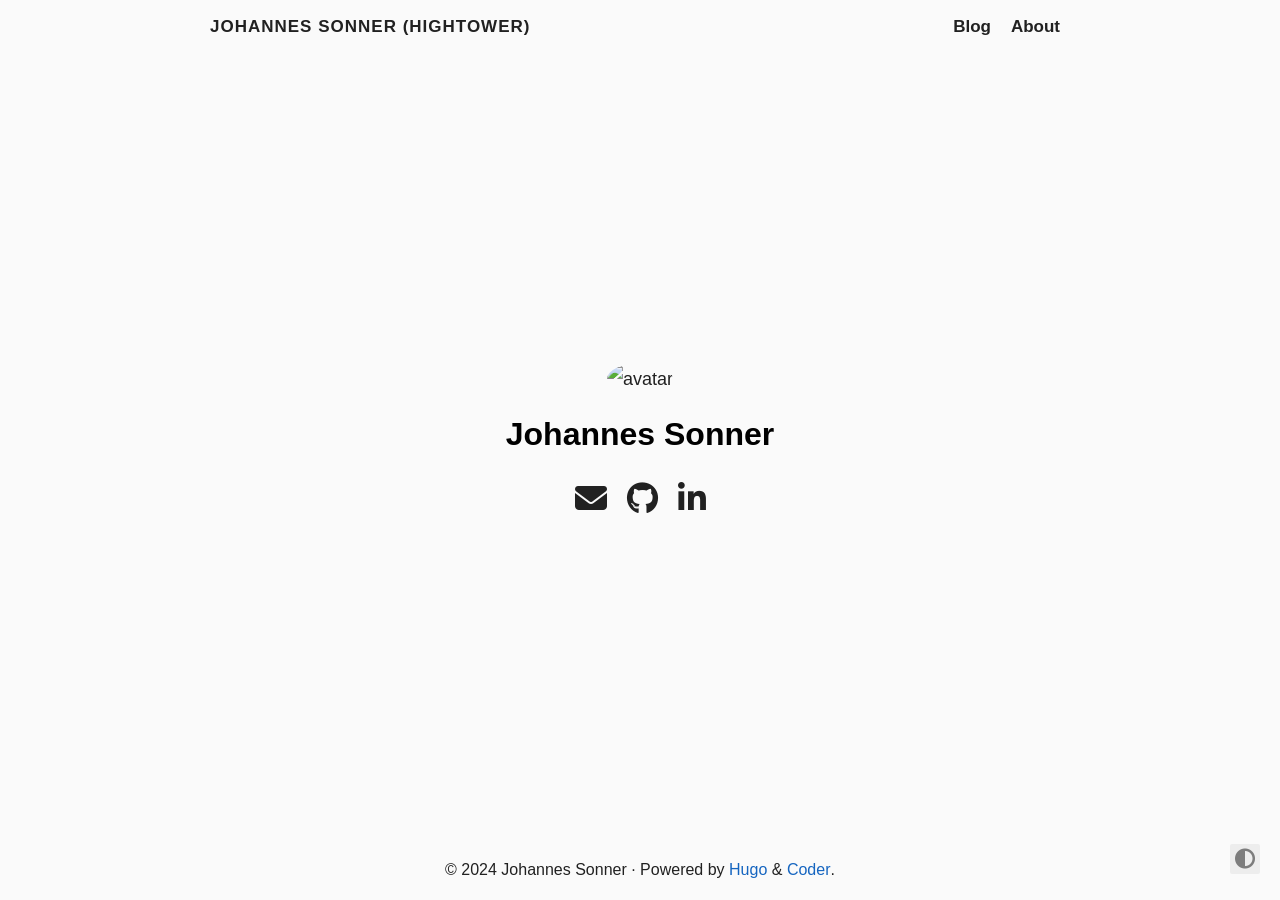
==== index.html @ 79d6d778 "deploy: d6bfc3c9e3f29afebf4da1eb4aa40846b1510bb9" ====
<!doctype html><html lang=en><head><title>Johannes Sonner (Hightower)</title>
<meta charset=utf-8><meta name=viewport content="width=device-width,initial-scale=1"><meta name=color-scheme content="light dark"><meta name=author content="Johannes Sonner"><meta name=description content="Its me."><meta name=keywords content><meta name=twitter:card content="summary"><meta name=twitter:title content="Johannes Sonner (Hightower)"><meta name=twitter:description content="Its me."><meta property="og:url" content="https://hghtwr.github.io/"><meta property="og:site_name" content="Johannes Sonner (Hightower)"><meta property="og:title" content="Johannes Sonner (Hightower)"><meta property="og:description" content="Its me."><meta property="og:locale" content="en"><meta property="og:type" content="website"><link rel=canonical href=https://hghtwr.github.io/><link rel=preload href=/fonts/fa-brands-400.woff2 as=font type=font/woff2 crossorigin><link rel=preload href=/fonts/fa-regular-400.woff2 as=font type=font/woff2 crossorigin><link rel=preload href=/fonts/fa-solid-900.woff2 as=font type=font/woff2 crossorigin><link rel=stylesheet href=/css/coder.min.aa5ef26fa979d6793724ae2dbd71efa94fd16cb1c5c7db3b6651f21f9892a5fd.css integrity="sha256-ql7yb6l51nk3JK4tvXHvqU/RbLHFx9s7ZlHyH5iSpf0=" crossorigin=anonymous media=screen><link rel=stylesheet href=/css/coder-dark.min.a00e6364bacbc8266ad1cc81230774a1397198f8cfb7bcba29b7d6fcb54ce57f.css integrity="sha256-oA5jZLrLyCZq0cyBIwd0oTlxmPjPt7y6KbfW/LVM5X8=" crossorigin=anonymous media=screen><link rel=icon type=image/svg+xml href=/images/favicon.svg sizes=any><link rel=icon type=image/png href=/images/favicon-32x32.png sizes=32x32><link rel=icon type=image/png href=/images/favicon-16x16.png sizes=16x16><link rel=apple-touch-icon href=/images/apple-touch-icon.png><link rel=apple-touch-icon sizes=180x180 href=/images/apple-touch-icon.png><link rel=manifest href=/site.webmanifest><link rel=mask-icon href=/images/safari-pinned-tab.svg color=#5bbad5><link rel=alternate type=application/rss+xml href=/index.xml title="Johannes Sonner (Hightower)"><meta name=generator content="Hugo 0.126.3"></head><body class="preload-transitions colorscheme-auto"><div class=float-container><a id=dark-mode-toggle class=colorscheme-toggle><i class="fa-solid fa-adjust fa-fw" aria-hidden=true></i></a></div><main class=wrapper><nav class=navigation><section class=container><a class=navigation-title href=https://hghtwr.github.io/>Johannes Sonner (Hightower)
</a><input type=checkbox id=menu-toggle>
<label class="menu-button float-right" for=menu-toggle><i class="fa-solid fa-bars fa-fw" aria-hidden=true></i></label><ul class=navigation-list><li class=navigation-item><a class=navigation-link href=/posts/>Blog</a></li><li class=navigation-item><a class=navigation-link href=/pages/about-me/>About</a></li></ul></section></nav><div class=content><section class="container centered"><div class=about><div class=avatar><img src=/images/avatar.jpg alt=avatar></div><h1>Johannes Sonner</h1><h2></h2><ul><li><a href=mailto:johannes.sonner@outlook.com aria-label=E-mail><i class="fa fa-2x fa-envelope" aria-hidden=true></i></a></li><li><a href=https://github.com/hghtwr/ aria-label=Github><i class="fa fa-2x fa-github" aria-hidden=true></i></a></li><li><a href=https://www.linkedin.com/in/johannes-sonner-094161265/ aria-label=LinkedIn><i class="fa fa-2x fa-linkedin" aria-hidden=true></i></a></li></ul></div></section></div><footer class=footer><section class=container>©
2024
Johannes Sonner
·
Powered by <a href=https://gohugo.io/ target=_blank rel=noopener>Hugo</a> & <a href=https://github.com/luizdepra/hugo-coder/ target=_blank rel=noopener>Coder</a>.</section></footer></main><script src=/js/coder.min.6ae284be93d2d19dad1f02b0039508d9aab3180a12a06dcc71b0b0ef7825a317.js integrity="sha256-auKEvpPS0Z2tHwKwA5UI2aqzGAoSoG3McbCw73gloxc="></script><script async src="https://www.googletagmanager.com/gtag/js?id=G-8QE7N3YHJ3"></script><script>window.dataLayer=window.dataLayer||[];function gtag(){dataLayer.push(arguments)}gtag("js",new Date),gtag("config","G-8QE7N3YHJ3")</script></body></html>
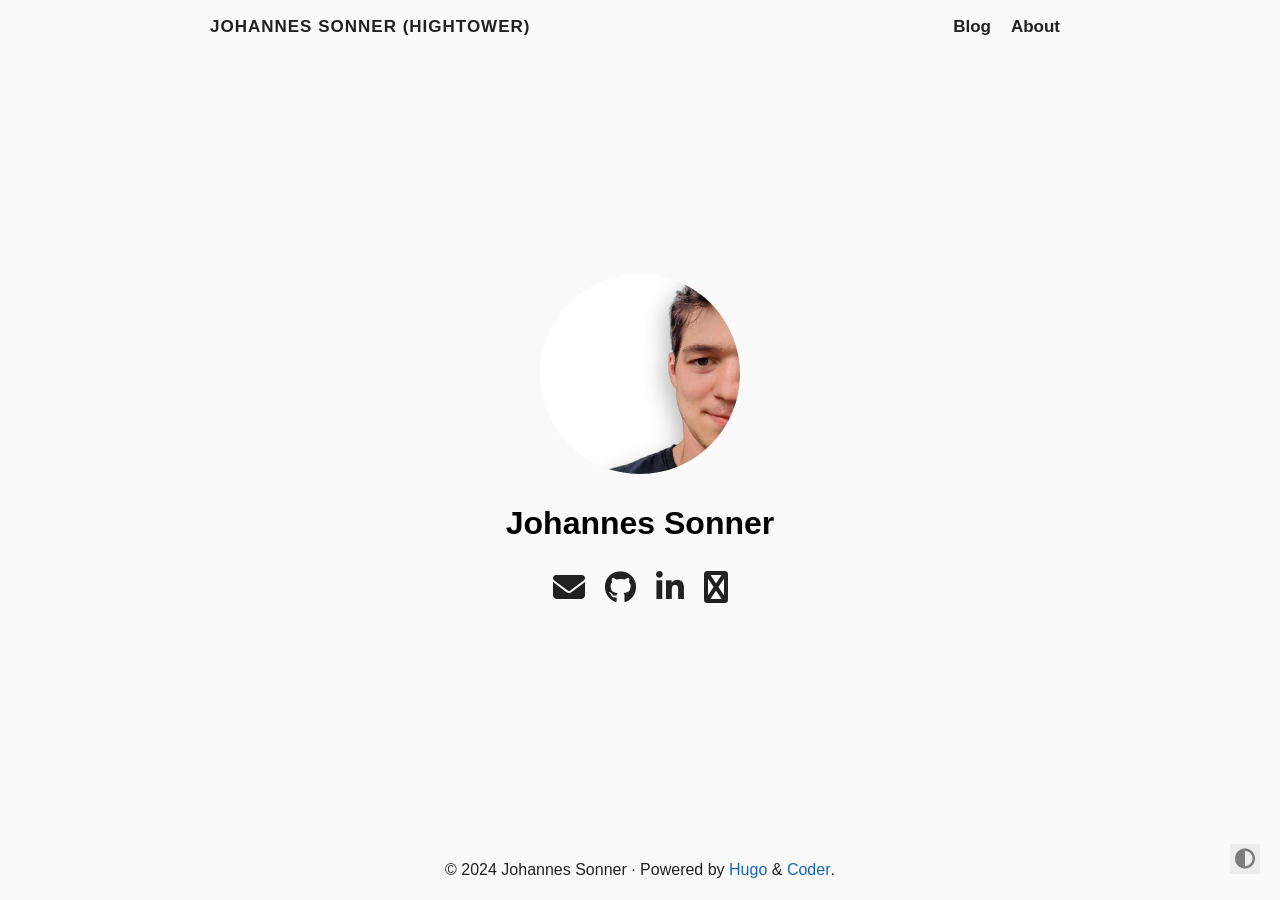
==== commit ac5e9ffe: "deploy: 4058500afe71a445138b7e295f4435483488d9c1" ====
--- a/index.html
+++ b/index.html
@@ -1,7 +1,7 @@
 <!doctype html><html lang=en><head><title>Johannes Sonner (Hightower)</title>
 <meta charset=utf-8><meta name=viewport content="width=device-width,initial-scale=1"><meta name=color-scheme content="light dark"><meta name=author content="Johannes Sonner"><meta name=description content="Its me."><meta name=keywords content><meta name=twitter:card content="summary"><meta name=twitter:title content="Johannes Sonner (Hightower)"><meta name=twitter:description content="Its me."><meta property="og:url" content="https://hghtwr.github.io/"><meta property="og:site_name" content="Johannes Sonner (Hightower)"><meta property="og:title" content="Johannes Sonner (Hightower)"><meta property="og:description" content="Its me."><meta property="og:locale" content="en"><meta property="og:type" content="website"><link rel=canonical href=https://hghtwr.github.io/><link rel=preload href=/fonts/fa-brands-400.woff2 as=font type=font/woff2 crossorigin><link rel=preload href=/fonts/fa-regular-400.woff2 as=font type=font/woff2 crossorigin><link rel=preload href=/fonts/fa-solid-900.woff2 as=font type=font/woff2 crossorigin><link rel=stylesheet href=/css/coder.min.aa5ef26fa979d6793724ae2dbd71efa94fd16cb1c5c7db3b6651f21f9892a5fd.css integrity="sha256-ql7yb6l51nk3JK4tvXHvqU/RbLHFx9s7ZlHyH5iSpf0=" crossorigin=anonymous media=screen><link rel=stylesheet href=/css/coder-dark.min.a00e6364bacbc8266ad1cc81230774a1397198f8cfb7bcba29b7d6fcb54ce57f.css integrity="sha256-oA5jZLrLyCZq0cyBIwd0oTlxmPjPt7y6KbfW/LVM5X8=" crossorigin=anonymous media=screen><link rel=icon type=image/svg+xml href=/images/favicon.svg sizes=any><link rel=icon type=image/png href=/images/favicon-32x32.png sizes=32x32><link rel=icon type=image/png href=/images/favicon-16x16.png sizes=16x16><link rel=apple-touch-icon href=/images/apple-touch-icon.png><link rel=apple-touch-icon sizes=180x180 href=/images/apple-touch-icon.png><link rel=manifest href=/site.webmanifest><link rel=mask-icon href=/images/safari-pinned-tab.svg color=#5bbad5><link rel=alternate type=application/rss+xml href=/index.xml title="Johannes Sonner (Hightower)"><meta name=generator content="Hugo 0.126.3"></head><body class="preload-transitions colorscheme-auto"><div class=float-container><a id=dark-mode-toggle class=colorscheme-toggle><i class="fa-solid fa-adjust fa-fw" aria-hidden=true></i></a></div><main class=wrapper><nav class=navigation><section class=container><a class=navigation-title href=https://hghtwr.github.io/>Johannes Sonner (Hightower)
 </a><input type=checkbox id=menu-toggle>
-<label class="menu-button float-right" for=menu-toggle><i class="fa-solid fa-bars fa-fw" aria-hidden=true></i></label><ul class=navigation-list><li class=navigation-item><a class=navigation-link href=/posts/>Blog</a></li><li class=navigation-item><a class=navigation-link href=/pages/about-me/>About</a></li></ul></section></nav><div class=content><section class="container centered"><div class=about><div class=avatar><img src=/images/avatar.jpg alt=avatar></div><h1>Johannes Sonner</h1><h2></h2><ul><li><a href=mailto:johannes.sonner@outlook.com aria-label=E-mail><i class="fa fa-2x fa-envelope" aria-hidden=true></i></a></li><li><a href=https://github.com/hghtwr/ aria-label=Github><i class="fa fa-2x fa-github" aria-hidden=true></i></a></li><li><a href=https://www.linkedin.com/in/johannes-sonner-094161265/ aria-label=LinkedIn><i class="fa fa-2x fa-linkedin" aria-hidden=true></i></a></li></ul></div></section></div><footer class=footer><section class=container>©
+<label class="menu-button float-right" for=menu-toggle><i class="fa-solid fa-bars fa-fw" aria-hidden=true></i></label><ul class=navigation-list><li class=navigation-item><a class=navigation-link href=/posts/>Blog</a></li><li class=navigation-item><a class=navigation-link href=/pages/about-me/>About</a></li></ul></section></nav><div class=content><section class="container centered"><div class=about><div class=avatar><img src=/images/avatar.jpg alt=avatar></div><h1>Johannes Sonner</h1><h2></h2><ul><li><a href=mailto:johannes.sonner@outlook.com aria-label=E-mail><i class="fa fa-2x fa-envelope" aria-hidden=true></i></a></li><li><a href=https://github.com/hghtwr/ aria-label=Github><i class="fa fa-2x fa-github" aria-hidden=true></i></a></li><li><a href=https://www.linkedin.com/in/johannes-sonner-094161265/ aria-label=LinkedIn><i class="fa fa-2x fa-linkedin" aria-hidden=true></i></a></li><li><a href=https://bsky.app/profile/hghtwr.bsky.social/ aria-label=Bluesky><i class="fa fa-2x fa-bluesky" aria-hidden=true></i></a></li></ul></div></section></div><footer class=footer><section class=container>©
 2024
 Johannes Sonner
 ·
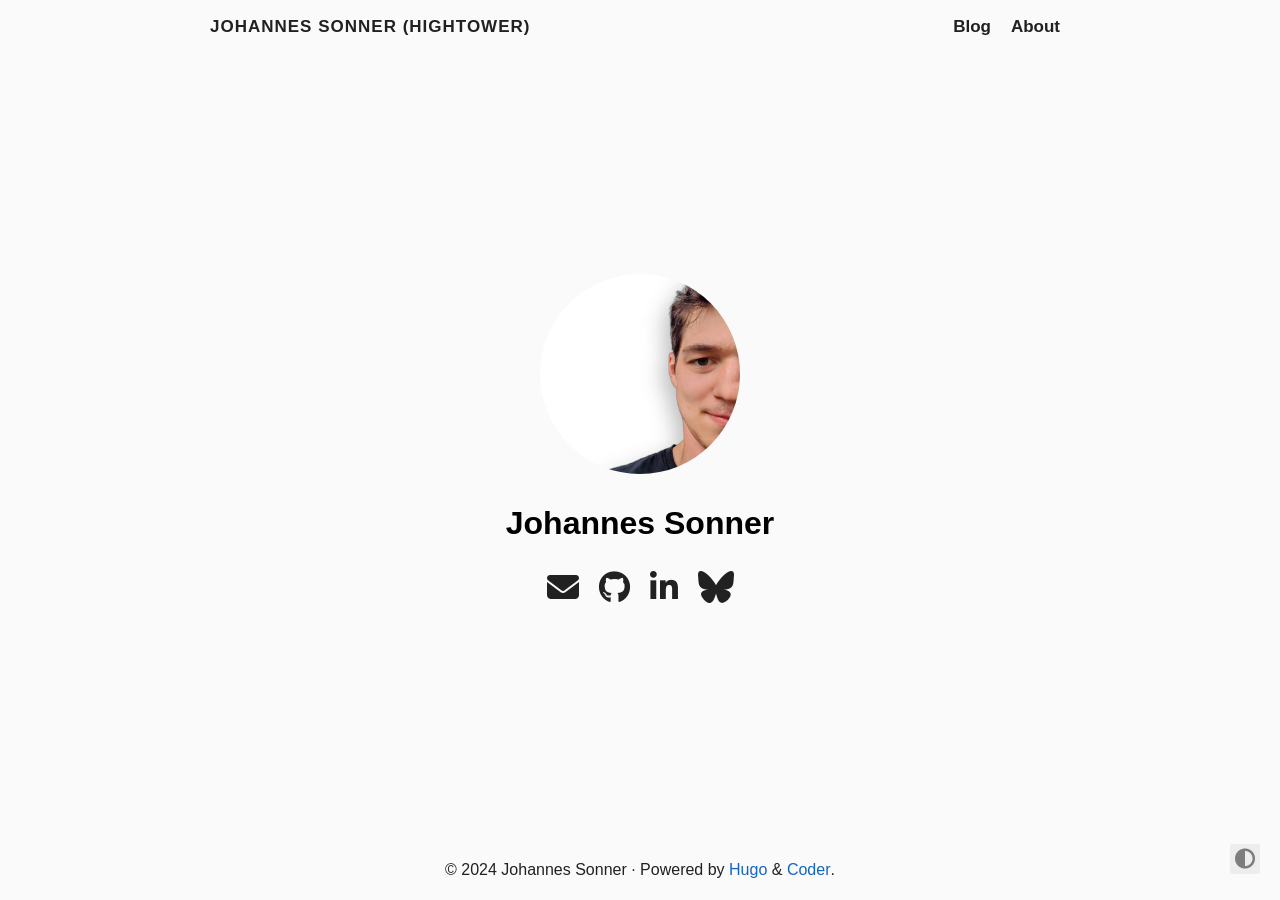
==== commit a13e6ac9: "deploy: 3f8250ea536bbbe5bc38d2413178ee398b354e41" ====
--- a/index.html
+++ b/index.html
@@ -1,7 +1,7 @@
 <!doctype html><html lang=en><head><title>Johannes Sonner (Hightower)</title>
 <meta charset=utf-8><meta name=viewport content="width=device-width,initial-scale=1"><meta name=color-scheme content="light dark"><meta name=author content="Johannes Sonner"><meta name=description content="Its me."><meta name=keywords content><meta name=twitter:card content="summary"><meta name=twitter:title content="Johannes Sonner (Hightower)"><meta name=twitter:description content="Its me."><meta property="og:url" content="https://hghtwr.github.io/"><meta property="og:site_name" content="Johannes Sonner (Hightower)"><meta property="og:title" content="Johannes Sonner (Hightower)"><meta property="og:description" content="Its me."><meta property="og:locale" content="en"><meta property="og:type" content="website"><link rel=canonical href=https://hghtwr.github.io/><link rel=preload href=/fonts/fa-brands-400.woff2 as=font type=font/woff2 crossorigin><link rel=preload href=/fonts/fa-regular-400.woff2 as=font type=font/woff2 crossorigin><link rel=preload href=/fonts/fa-solid-900.woff2 as=font type=font/woff2 crossorigin><link rel=stylesheet href=/css/coder.min.aa5ef26fa979d6793724ae2dbd71efa94fd16cb1c5c7db3b6651f21f9892a5fd.css integrity="sha256-ql7yb6l51nk3JK4tvXHvqU/RbLHFx9s7ZlHyH5iSpf0=" crossorigin=anonymous media=screen><link rel=stylesheet href=/css/coder-dark.min.a00e6364bacbc8266ad1cc81230774a1397198f8cfb7bcba29b7d6fcb54ce57f.css integrity="sha256-oA5jZLrLyCZq0cyBIwd0oTlxmPjPt7y6KbfW/LVM5X8=" crossorigin=anonymous media=screen><link rel=icon type=image/svg+xml href=/images/favicon.svg sizes=any><link rel=icon type=image/png href=/images/favicon-32x32.png sizes=32x32><link rel=icon type=image/png href=/images/favicon-16x16.png sizes=16x16><link rel=apple-touch-icon href=/images/apple-touch-icon.png><link rel=apple-touch-icon sizes=180x180 href=/images/apple-touch-icon.png><link rel=manifest href=/site.webmanifest><link rel=mask-icon href=/images/safari-pinned-tab.svg color=#5bbad5><link rel=alternate type=application/rss+xml href=/index.xml title="Johannes Sonner (Hightower)"><meta name=generator content="Hugo 0.126.3"></head><body class="preload-transitions colorscheme-auto"><div class=float-container><a id=dark-mode-toggle class=colorscheme-toggle><i class="fa-solid fa-adjust fa-fw" aria-hidden=true></i></a></div><main class=wrapper><nav class=navigation><section class=container><a class=navigation-title href=https://hghtwr.github.io/>Johannes Sonner (Hightower)
 </a><input type=checkbox id=menu-toggle>
-<label class="menu-button float-right" for=menu-toggle><i class="fa-solid fa-bars fa-fw" aria-hidden=true></i></label><ul class=navigation-list><li class=navigation-item><a class=navigation-link href=/posts/>Blog</a></li><li class=navigation-item><a class=navigation-link href=/pages/about-me/>About</a></li></ul></section></nav><div class=content><section class="container centered"><div class=about><div class=avatar><img src=/images/avatar.jpg alt=avatar></div><h1>Johannes Sonner</h1><h2></h2><ul><li><a href=mailto:johannes.sonner@outlook.com aria-label=E-mail><i class="fa fa-2x fa-envelope" aria-hidden=true></i></a></li><li><a href=https://github.com/hghtwr/ aria-label=Github><i class="fa fa-2x fa-github" aria-hidden=true></i></a></li><li><a href=https://www.linkedin.com/in/johannes-sonner-094161265/ aria-label=LinkedIn><i class="fa fa-2x fa-linkedin" aria-hidden=true></i></a></li><li><a href=https://bsky.app/profile/hghtwr.bsky.social/ aria-label=Bluesky><i class="fa fa-2x fa-bluesky" aria-hidden=true></i></a></li></ul></div></section></div><footer class=footer><section class=container>©
+<label class="menu-button float-right" for=menu-toggle><i class="fa-solid fa-bars fa-fw" aria-hidden=true></i></label><ul class=navigation-list><li class=navigation-item><a class=navigation-link href=/posts/>Blog</a></li><li class=navigation-item><a class=navigation-link href=/pages/about-me/>About</a></li></ul></section></nav><div class=content><section class="container centered"><div class=about><div class=avatar><img src=/images/avatar.jpg alt=avatar></div><h1>Johannes Sonner</h1><h2></h2><ul><li><a href=mailto:johannes.sonner@outlook.com aria-label=E-mail><i class="fa fa-2x fa-envelope" aria-hidden=true></i></a></li><li><a href=https://github.com/hghtwr/ aria-label=Github><i class="fa fa-2x fa-github" aria-hidden=true></i></a></li><li><a href=https://www.linkedin.com/in/johannes-sonner-094161265/ aria-label=LinkedIn><i class="fa fa-2x fa-linkedin" aria-hidden=true></i></a></li><li><a href=https://bsky.app/profile/hghtwr.bsky.social/ aria-label=Bluesky><i class="fa-brands fa-2x fa-bluesky" aria-hidden=true></i></a></li></ul></div></section></div><footer class=footer><section class=container>©
 2024
 Johannes Sonner
 ·
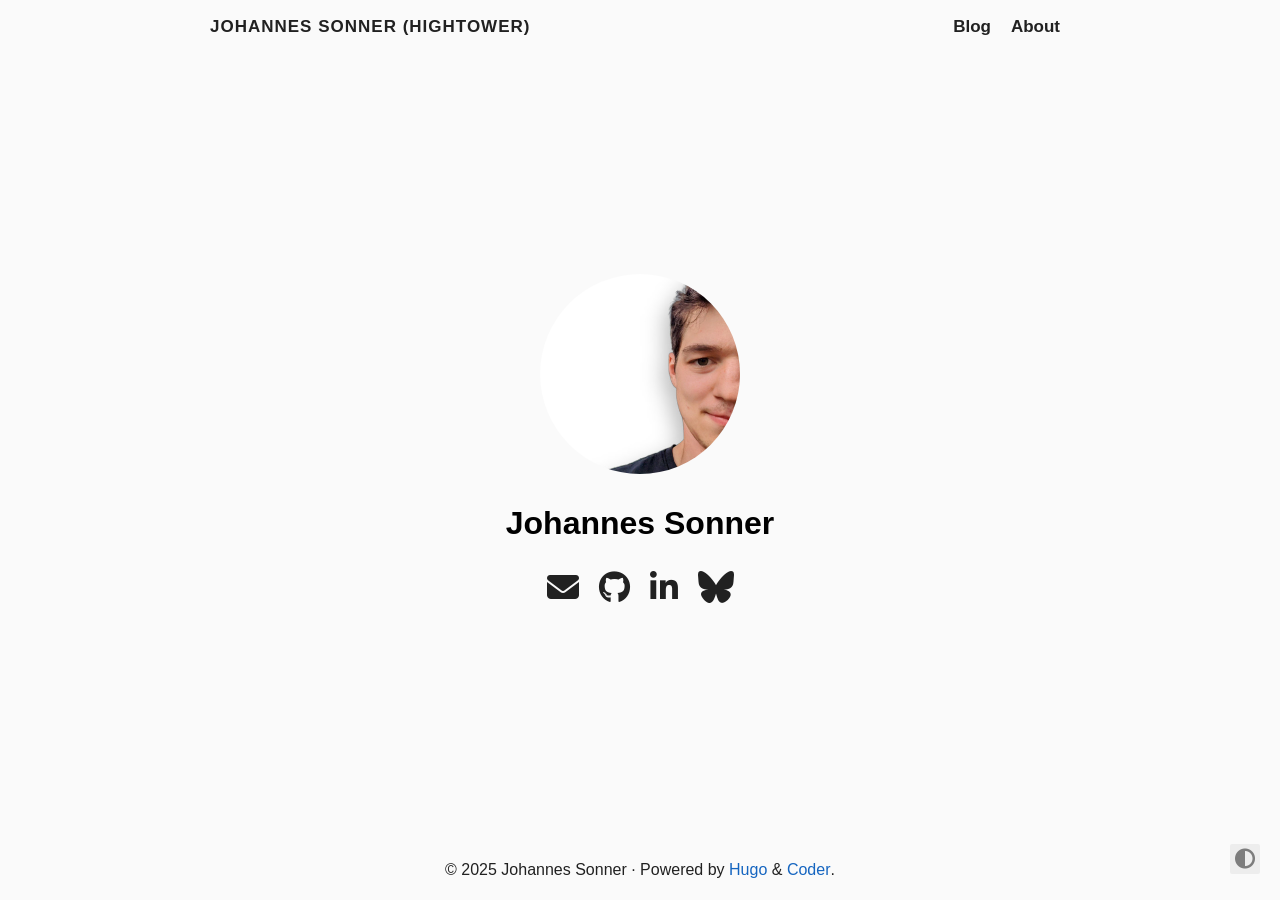
==== commit 44df3126: "deploy: 4f157b8370959fce2ba39c06cf83cebce203a0ea" ====
--- a/index.html
+++ b/index.html
@@ -2,7 +2,7 @@
 <meta charset=utf-8><meta name=viewport content="width=device-width,initial-scale=1"><meta name=color-scheme content="light dark"><meta name=author content="Johannes Sonner"><meta name=description content="Its me."><meta name=keywords content><meta name=twitter:card content="summary"><meta name=twitter:title content="Johannes Sonner (Hightower)"><meta name=twitter:description content="Its me."><meta property="og:url" content="https://hghtwr.github.io/"><meta property="og:site_name" content="Johannes Sonner (Hightower)"><meta property="og:title" content="Johannes Sonner (Hightower)"><meta property="og:description" content="Its me."><meta property="og:locale" content="en"><meta property="og:type" content="website"><link rel=canonical href=https://hghtwr.github.io/><link rel=preload href=/fonts/fa-brands-400.woff2 as=font type=font/woff2 crossorigin><link rel=preload href=/fonts/fa-regular-400.woff2 as=font type=font/woff2 crossorigin><link rel=preload href=/fonts/fa-solid-900.woff2 as=font type=font/woff2 crossorigin><link rel=stylesheet href=/css/coder.min.aa5ef26fa979d6793724ae2dbd71efa94fd16cb1c5c7db3b6651f21f9892a5fd.css integrity="sha256-ql7yb6l51nk3JK4tvXHvqU/RbLHFx9s7ZlHyH5iSpf0=" crossorigin=anonymous media=screen><link rel=stylesheet href=/css/coder-dark.min.a00e6364bacbc8266ad1cc81230774a1397198f8cfb7bcba29b7d6fcb54ce57f.css integrity="sha256-oA5jZLrLyCZq0cyBIwd0oTlxmPjPt7y6KbfW/LVM5X8=" crossorigin=anonymous media=screen><link rel=icon type=image/svg+xml href=/images/favicon.svg sizes=any><link rel=icon type=image/png href=/images/favicon-32x32.png sizes=32x32><link rel=icon type=image/png href=/images/favicon-16x16.png sizes=16x16><link rel=apple-touch-icon href=/images/apple-touch-icon.png><link rel=apple-touch-icon sizes=180x180 href=/images/apple-touch-icon.png><link rel=manifest href=/site.webmanifest><link rel=mask-icon href=/images/safari-pinned-tab.svg color=#5bbad5><link rel=alternate type=application/rss+xml href=/index.xml title="Johannes Sonner (Hightower)"><meta name=generator content="Hugo 0.126.3"></head><body class="preload-transitions colorscheme-auto"><div class=float-container><a id=dark-mode-toggle class=colorscheme-toggle><i class="fa-solid fa-adjust fa-fw" aria-hidden=true></i></a></div><main class=wrapper><nav class=navigation><section class=container><a class=navigation-title href=https://hghtwr.github.io/>Johannes Sonner (Hightower)
 </a><input type=checkbox id=menu-toggle>
 <label class="menu-button float-right" for=menu-toggle><i class="fa-solid fa-bars fa-fw" aria-hidden=true></i></label><ul class=navigation-list><li class=navigation-item><a class=navigation-link href=/posts/>Blog</a></li><li class=navigation-item><a class=navigation-link href=/pages/about-me/>About</a></li></ul></section></nav><div class=content><section class="container centered"><div class=about><div class=avatar><img src=/images/avatar.jpg alt=avatar></div><h1>Johannes Sonner</h1><h2></h2><ul><li><a href=mailto:johannes.sonner@outlook.com aria-label=E-mail><i class="fa fa-2x fa-envelope" aria-hidden=true></i></a></li><li><a href=https://github.com/hghtwr/ aria-label=Github><i class="fa fa-2x fa-github" aria-hidden=true></i></a></li><li><a href=https://www.linkedin.com/in/johannes-sonner-094161265/ aria-label=LinkedIn><i class="fa fa-2x fa-linkedin" aria-hidden=true></i></a></li><li><a href=https://bsky.app/profile/hghtwr.bsky.social/ aria-label=Bluesky><i class="fa-brands fa-2x fa-bluesky" aria-hidden=true></i></a></li></ul></div></section></div><footer class=footer><section class=container>©
-2024
+2025
 Johannes Sonner
 ·
 Powered by <a href=https://gohugo.io/ target=_blank rel=noopener>Hugo</a> & <a href=https://github.com/luizdepra/hugo-coder/ target=_blank rel=noopener>Coder</a>.</section></footer></main><script src=/js/coder.min.6ae284be93d2d19dad1f02b0039508d9aab3180a12a06dcc71b0b0ef7825a317.js integrity="sha256-auKEvpPS0Z2tHwKwA5UI2aqzGAoSoG3McbCw73gloxc="></script><script async src="https://www.googletagmanager.com/gtag/js?id=G-8QE7N3YHJ3"></script><script>window.dataLayer=window.dataLayer||[];function gtag(){dataLayer.push(arguments)}gtag("js",new Date),gtag("config","G-8QE7N3YHJ3")</script></body></html>
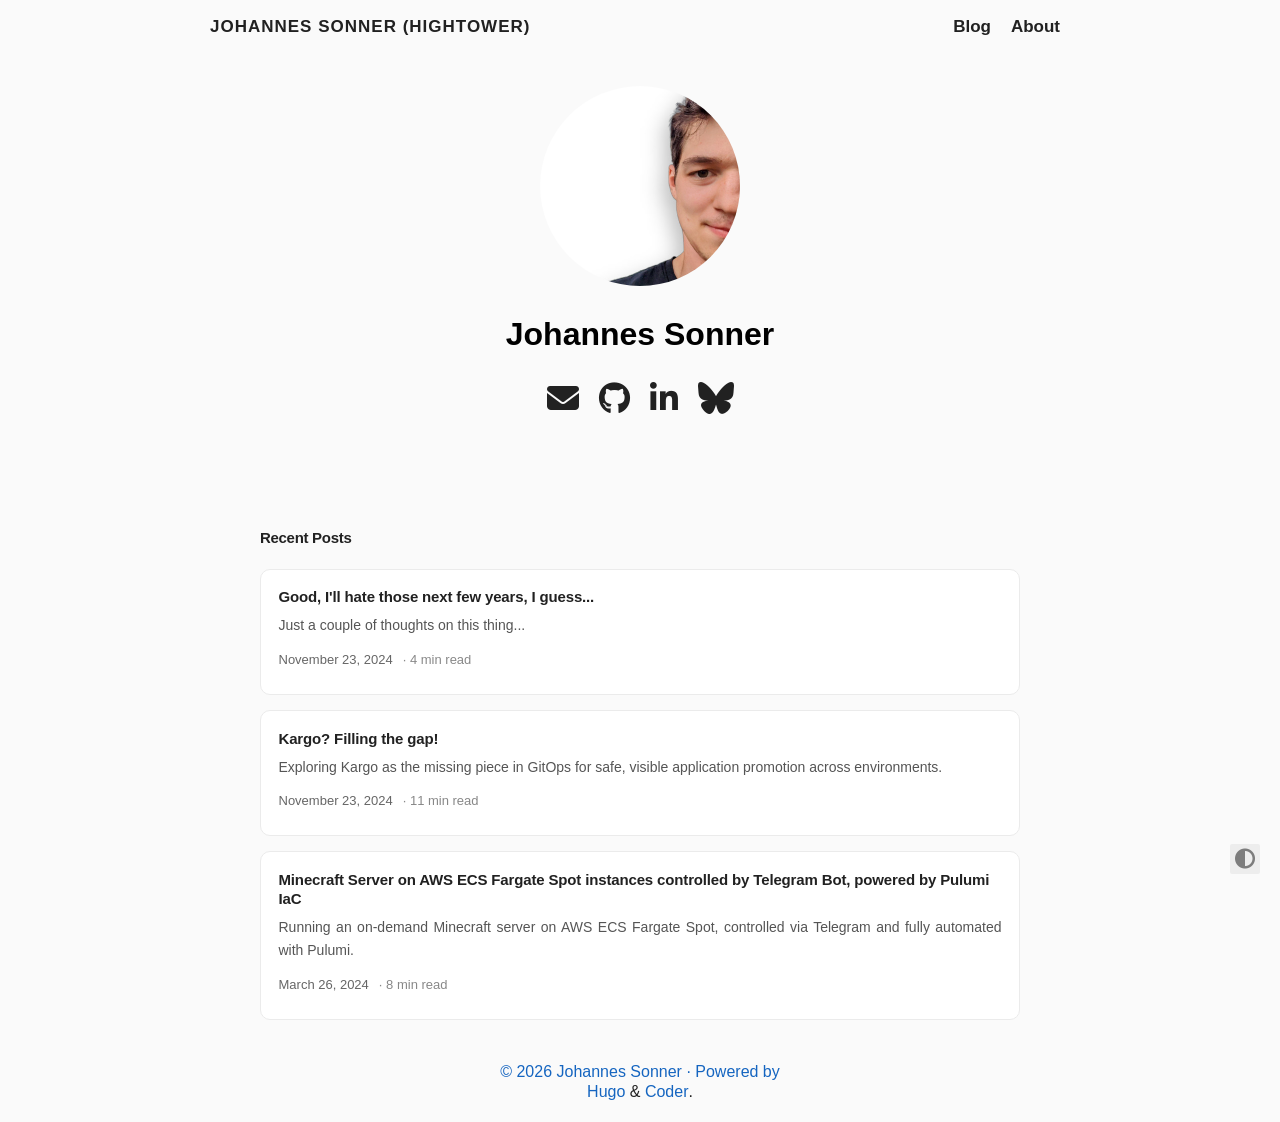
==== commit 79412f63: "deploy: c58dba63e420d0b9fa2cdf93f6a6ece736d41dc1" ====
--- a/index.html
+++ b/index.html
@@ -1,8 +1,11 @@
 <!doctype html><html lang=en><head><title>Johannes Sonner (Hightower)</title>
-<meta charset=utf-8><meta name=viewport content="width=device-width,initial-scale=1"><meta name=color-scheme content="light dark"><meta name=author content="Johannes Sonner"><meta name=description content="Its me."><meta name=keywords content><meta name=twitter:card content="summary"><meta name=twitter:title content="Johannes Sonner (Hightower)"><meta name=twitter:description content="Its me."><meta property="og:url" content="https://hghtwr.github.io/"><meta property="og:site_name" content="Johannes Sonner (Hightower)"><meta property="og:title" content="Johannes Sonner (Hightower)"><meta property="og:description" content="Its me."><meta property="og:locale" content="en"><meta property="og:type" content="website"><link rel=canonical href=https://hghtwr.github.io/><link rel=preload href=/fonts/fa-brands-400.woff2 as=font type=font/woff2 crossorigin><link rel=preload href=/fonts/fa-regular-400.woff2 as=font type=font/woff2 crossorigin><link rel=preload href=/fonts/fa-solid-900.woff2 as=font type=font/woff2 crossorigin><link rel=stylesheet href=/css/coder.min.aa5ef26fa979d6793724ae2dbd71efa94fd16cb1c5c7db3b6651f21f9892a5fd.css integrity="sha256-ql7yb6l51nk3JK4tvXHvqU/RbLHFx9s7ZlHyH5iSpf0=" crossorigin=anonymous media=screen><link rel=stylesheet href=/css/coder-dark.min.a00e6364bacbc8266ad1cc81230774a1397198f8cfb7bcba29b7d6fcb54ce57f.css integrity="sha256-oA5jZLrLyCZq0cyBIwd0oTlxmPjPt7y6KbfW/LVM5X8=" crossorigin=anonymous media=screen><link rel=icon type=image/svg+xml href=/images/favicon.svg sizes=any><link rel=icon type=image/png href=/images/favicon-32x32.png sizes=32x32><link rel=icon type=image/png href=/images/favicon-16x16.png sizes=16x16><link rel=apple-touch-icon href=/images/apple-touch-icon.png><link rel=apple-touch-icon sizes=180x180 href=/images/apple-touch-icon.png><link rel=manifest href=/site.webmanifest><link rel=mask-icon href=/images/safari-pinned-tab.svg color=#5bbad5><link rel=alternate type=application/rss+xml href=/index.xml title="Johannes Sonner (Hightower)"><meta name=generator content="Hugo 0.126.3"></head><body class="preload-transitions colorscheme-auto"><div class=float-container><a id=dark-mode-toggle class=colorscheme-toggle><i class="fa-solid fa-adjust fa-fw" aria-hidden=true></i></a></div><main class=wrapper><nav class=navigation><section class=container><a class=navigation-title href=https://hghtwr.github.io/>Johannes Sonner (Hightower)
+<meta charset=utf-8><meta name=viewport content="width=device-width,initial-scale=1"><meta name=color-scheme content="light dark"><meta name=author content="Johannes Sonner"><meta name=description content=" Recent Posts Link to heading "><meta name=keywords content><meta name=twitter:card content="summary"><meta name=twitter:title content="Johannes Sonner"><meta name=twitter:description content=" Recent Posts Link to heading "><meta property="og:url" content="https://hghtwr.github.io/"><meta property="og:site_name" content="Johannes Sonner (Hightower)"><meta property="og:title" content="Johannes Sonner"><meta property="og:description" content=" Recent Posts Link to heading "><meta property="og:locale" content="en"><meta property="og:type" content="website"><link rel=canonical href=https://hghtwr.github.io/><link rel=preload href=/fonts/fa-brands-400.woff2 as=font type=font/woff2 crossorigin><link rel=preload href=/fonts/fa-regular-400.woff2 as=font type=font/woff2 crossorigin><link rel=preload href=/fonts/fa-solid-900.woff2 as=font type=font/woff2 crossorigin><link rel=stylesheet href=/css/coder.min.aa5ef26fa979d6793724ae2dbd71efa94fd16cb1c5c7db3b6651f21f9892a5fd.css integrity="sha256-ql7yb6l51nk3JK4tvXHvqU/RbLHFx9s7ZlHyH5iSpf0=" crossorigin=anonymous media=screen><link rel=stylesheet href=/css/coder-dark.min.a00e6364bacbc8266ad1cc81230774a1397198f8cfb7bcba29b7d6fcb54ce57f.css integrity="sha256-oA5jZLrLyCZq0cyBIwd0oTlxmPjPt7y6KbfW/LVM5X8=" crossorigin=anonymous media=screen><link rel=stylesheet href=/css/custom.min.9cfaeb461c77dff59396f6afe5775d5dc7a954a97afeeb1e67b81880d699ba10.css integrity="sha256-nPrrRhx33/WTlvav5XddXcepVKl6/useZ7gYgNaZuhA=" crossorigin=anonymous media=screen><link rel=icon type=image/svg+xml href=/images/favicon.svg sizes=any><link rel=icon type=image/png href=/images/favicon-32x32.png sizes=32x32><link rel=icon type=image/png href=/images/favicon-16x16.png sizes=16x16><link rel=apple-touch-icon href=/images/apple-touch-icon.png><link rel=apple-touch-icon sizes=180x180 href=/images/apple-touch-icon.png><link rel=manifest href=/site.webmanifest><link rel=mask-icon href=/images/safari-pinned-tab.svg color=#5bbad5><link rel=alternate type=application/rss+xml href=/index.xml title="Johannes Sonner (Hightower)"><meta name=generator content="Hugo 0.126.3"></head><body class="preload-transitions colorscheme-auto"><div class=float-container><a id=dark-mode-toggle class=colorscheme-toggle><i class="fa-solid fa-adjust fa-fw" aria-hidden=true></i></a></div><main class=wrapper><nav class=navigation><section class=container><a class=navigation-title href=https://hghtwr.github.io/>Johannes Sonner (Hightower)
 </a><input type=checkbox id=menu-toggle>
-<label class="menu-button float-right" for=menu-toggle><i class="fa-solid fa-bars fa-fw" aria-hidden=true></i></label><ul class=navigation-list><li class=navigation-item><a class=navigation-link href=/posts/>Blog</a></li><li class=navigation-item><a class=navigation-link href=/pages/about-me/>About</a></li></ul></section></nav><div class=content><section class="container centered"><div class=about><div class=avatar><img src=/images/avatar.jpg alt=avatar></div><h1>Johannes Sonner</h1><h2></h2><ul><li><a href=mailto:johannes.sonner@outlook.com aria-label=E-mail><i class="fa fa-2x fa-envelope" aria-hidden=true></i></a></li><li><a href=https://github.com/hghtwr/ aria-label=Github><i class="fa fa-2x fa-github" aria-hidden=true></i></a></li><li><a href=https://www.linkedin.com/in/johannes-sonner-094161265/ aria-label=LinkedIn><i class="fa fa-2x fa-linkedin" aria-hidden=true></i></a></li><li><a href=https://bsky.app/profile/hghtwr.bsky.social/ aria-label=Bluesky><i class="fa-brands fa-2x fa-bluesky" aria-hidden=true></i></a></li></ul></div></section></div><footer class=footer><section class=container>©
-2025
+<label class="menu-button float-right" for=menu-toggle><i class="fa-solid fa-bars fa-fw" aria-hidden=true></i></label><ul class=navigation-list><li class=navigation-item><a class=navigation-link href=/posts/>Blog</a></li><li class=navigation-item><a class=navigation-link href=/pages/about-me/>About</a></li></ul></section></nav><div class=content><div class=homepage-wrapper><section class="container centered"><div class=about><div class=avatar><img src=/images/avatar.jpg alt=avatar></div><h1>Johannes Sonner</h1><h2></h2><ul><li><a href=mailto:johannes.sonner@outlook.com aria-label=E-mail><i class="fa fa-2x fa-envelope" aria-hidden=true></i></a></li><li><a href=https://github.com/hghtwr/ aria-label=Github><i class="fa fa-2x fa-github" aria-hidden=true></i></a></li><li><a href=https://www.linkedin.com/in/johannes-sonner-094161265/ aria-label=LinkedIn><i class="fa fa-2x fa-linkedin" aria-hidden=true></i></a></li><li><a href=https://bsky.app/profile/hghtwr.bsky.social/ aria-label=Bluesky><i class="fa-brands fa-2x fa-bluesky" aria-hidden=true></i></a></li></ul></div></section><section class=posts-section><h2>Recent Posts</h2><div class=posts-list><article class=post-item><a href=/posts/thoughts-about-ai/ class=post-link><h3 class=post-title>Good, I'll hate those next few years, I guess...</h3><p class=post-summary>Just a couple of thoughts on this thing...</p><div class=post-meta><time datetime=2024-11-23 class=post-date>November 23, 2024
+</time><span class=post-reading-time>· 4 min read</span></div></article><article class=post-item><a href=/posts/kargo-filling-the-gap/ class=post-link><h3 class=post-title>Kargo? Filling the gap!</h3><p class=post-summary>Exploring Kargo as the missing piece in GitOps for safe, visible application promotion across environments.</p><div class=post-meta><time datetime=2024-11-23 class=post-date>November 23, 2024
+</time><span class=post-reading-time>· 11 min read</span></div></article><article class=post-item><a href=/posts/minecraft-server-on-aws-ecs-fargate-spot-instances-controlled-by-telegram-bot-powered-by-pulumi-iac/ class=post-link><h3 class=post-title>Minecraft Server on AWS ECS Fargate Spot instances controlled by Telegram Bot, powered by Pulumi IaC</h3><p class=post-summary>Running an on-demand Minecraft server on AWS ECS Fargate Spot, controlled via Telegram and fully automated with Pulumi.</p><div class=post-meta><time datetime=2024-03-26 class=post-date>March 26, 2024
+</time><span class=post-reading-time>· 8 min read</span></div></article></div></section></div></div><footer class=footer><section class=container>©
+2026
 Johannes Sonner
 ·
-Powered by <a href=https://gohugo.io/ target=_blank rel=noopener>Hugo</a> & <a href=https://github.com/luizdepra/hugo-coder/ target=_blank rel=noopener>Coder</a>.</section></footer></main><script src=/js/coder.min.6ae284be93d2d19dad1f02b0039508d9aab3180a12a06dcc71b0b0ef7825a317.js integrity="sha256-auKEvpPS0Z2tHwKwA5UI2aqzGAoSoG3McbCw73gloxc="></script><script async src="https://www.googletagmanager.com/gtag/js?id=G-8QE7N3YHJ3"></script><script>window.dataLayer=window.dataLayer||[];function gtag(){dataLayer.push(arguments)}gtag("js",new Date),gtag("config","G-8QE7N3YHJ3")</script></body></html>+Powered by <a href=https://gohugo.io/ target=_blank rel=noopener>Hugo</a> & <a href=https://github.com/luizdepra/hugo-coder/ target=_blank rel=noopener>Coder</a>.</section></footer></main><script src=/js/coder.min.6ae284be93d2d19dad1f02b0039508d9aab3180a12a06dcc71b0b0ef7825a317.js integrity="sha256-auKEvpPS0Z2tHwKwA5UI2aqzGAoSoG3McbCw73gloxc="></script></body></html>
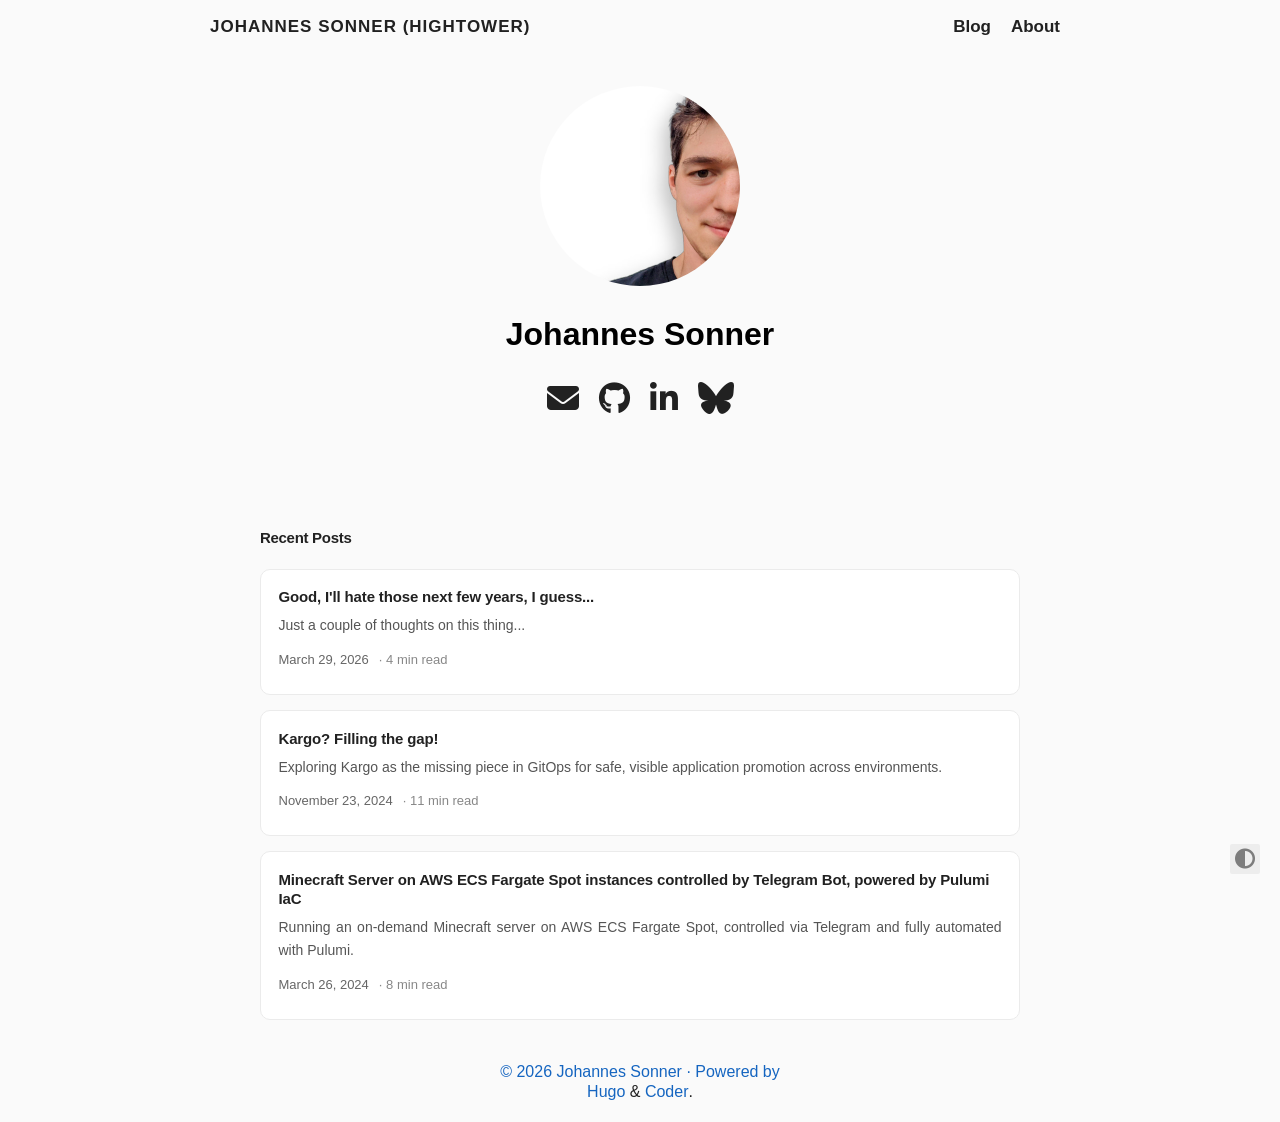
==== commit a157af0c: "deploy: 1286873826989ffebf245be009a720a409f888a9" ====
--- a/index.html
+++ b/index.html
@@ -1,7 +1,13 @@
 <!doctype html><html lang=en><head><title>Johannes Sonner (Hightower)</title>
-<meta charset=utf-8><meta name=viewport content="width=device-width,initial-scale=1"><meta name=color-scheme content="light dark"><meta name=author content="Johannes Sonner"><meta name=description content=" Recent Posts Link to heading "><meta name=keywords content><meta name=twitter:card content="summary"><meta name=twitter:title content="Johannes Sonner"><meta name=twitter:description content=" Recent Posts Link to heading "><meta property="og:url" content="https://hghtwr.github.io/"><meta property="og:site_name" content="Johannes Sonner (Hightower)"><meta property="og:title" content="Johannes Sonner"><meta property="og:description" content=" Recent Posts Link to heading "><meta property="og:locale" content="en"><meta property="og:type" content="website"><link rel=canonical href=https://hghtwr.github.io/><link rel=preload href=/fonts/fa-brands-400.woff2 as=font type=font/woff2 crossorigin><link rel=preload href=/fonts/fa-regular-400.woff2 as=font type=font/woff2 crossorigin><link rel=preload href=/fonts/fa-solid-900.woff2 as=font type=font/woff2 crossorigin><link rel=stylesheet href=/css/coder.min.aa5ef26fa979d6793724ae2dbd71efa94fd16cb1c5c7db3b6651f21f9892a5fd.css integrity="sha256-ql7yb6l51nk3JK4tvXHvqU/RbLHFx9s7ZlHyH5iSpf0=" crossorigin=anonymous media=screen><link rel=stylesheet href=/css/coder-dark.min.a00e6364bacbc8266ad1cc81230774a1397198f8cfb7bcba29b7d6fcb54ce57f.css integrity="sha256-oA5jZLrLyCZq0cyBIwd0oTlxmPjPt7y6KbfW/LVM5X8=" crossorigin=anonymous media=screen><link rel=stylesheet href=/css/custom.min.9cfaeb461c77dff59396f6afe5775d5dc7a954a97afeeb1e67b81880d699ba10.css integrity="sha256-nPrrRhx33/WTlvav5XddXcepVKl6/useZ7gYgNaZuhA=" crossorigin=anonymous media=screen><link rel=icon type=image/svg+xml href=/images/favicon.svg sizes=any><link rel=icon type=image/png href=/images/favicon-32x32.png sizes=32x32><link rel=icon type=image/png href=/images/favicon-16x16.png sizes=16x16><link rel=apple-touch-icon href=/images/apple-touch-icon.png><link rel=apple-touch-icon sizes=180x180 href=/images/apple-touch-icon.png><link rel=manifest href=/site.webmanifest><link rel=mask-icon href=/images/safari-pinned-tab.svg color=#5bbad5><link rel=alternate type=application/rss+xml href=/index.xml title="Johannes Sonner (Hightower)"><meta name=generator content="Hugo 0.126.3"></head><body class="preload-transitions colorscheme-auto"><div class=float-container><a id=dark-mode-toggle class=colorscheme-toggle><i class="fa-solid fa-adjust fa-fw" aria-hidden=true></i></a></div><main class=wrapper><nav class=navigation><section class=container><a class=navigation-title href=https://hghtwr.github.io/>Johannes Sonner (Hightower)
+<meta charset=utf-8><meta name=viewport content="width=device-width,initial-scale=1"><meta name=color-scheme content="light dark"><meta name=author content="Johannes Sonner"><meta name=description content="
+  Recent Posts
+  
+    
+    Link to heading
+  
+"><meta name=keywords content><meta name=twitter:card content="summary"><meta name=twitter:title content="Johannes Sonner"><meta name=twitter:description content="Recent Posts Link to heading"><meta property="og:url" content="https://hghtwr.github.io/"><meta property="og:site_name" content="Johannes Sonner (Hightower)"><meta property="og:title" content="Johannes Sonner"><meta property="og:description" content="Recent Posts Link to heading"><meta property="og:locale" content="en"><meta property="og:type" content="website"><link rel=canonical href=https://hghtwr.github.io/><link rel=preload href=/fonts/fa-brands-400.woff2 as=font type=font/woff2 crossorigin><link rel=preload href=/fonts/fa-regular-400.woff2 as=font type=font/woff2 crossorigin><link rel=preload href=/fonts/fa-solid-900.woff2 as=font type=font/woff2 crossorigin><link rel=stylesheet href=/css/coder.min.aa5ef26fa979d6793724ae2dbd71efa94fd16cb1c5c7db3b6651f21f9892a5fd.css integrity="sha256-ql7yb6l51nk3JK4tvXHvqU/RbLHFx9s7ZlHyH5iSpf0=" crossorigin=anonymous media=screen><link rel=stylesheet href=/css/coder-dark.min.a00e6364bacbc8266ad1cc81230774a1397198f8cfb7bcba29b7d6fcb54ce57f.css integrity="sha256-oA5jZLrLyCZq0cyBIwd0oTlxmPjPt7y6KbfW/LVM5X8=" crossorigin=anonymous media=screen><link rel=stylesheet href=/css/custom.min.9cfaeb461c77dff59396f6afe5775d5dc7a954a97afeeb1e67b81880d699ba10.css integrity="sha256-nPrrRhx33/WTlvav5XddXcepVKl6/useZ7gYgNaZuhA=" crossorigin=anonymous media=screen><link rel=icon type=image/svg+xml href=/images/favicon.svg sizes=any><link rel=icon type=image/png href=/images/favicon-32x32.png sizes=32x32><link rel=icon type=image/png href=/images/favicon-16x16.png sizes=16x16><link rel=apple-touch-icon href=/images/apple-touch-icon.png><link rel=apple-touch-icon sizes=180x180 href=/images/apple-touch-icon.png><link rel=manifest href=/site.webmanifest><link rel=mask-icon href=/images/safari-pinned-tab.svg color=#5bbad5><link rel=alternate type=application/rss+xml href=/index.xml title="Johannes Sonner (Hightower)"><meta name=generator content="Hugo 0.141.0"></head><body class="preload-transitions colorscheme-auto"><div class=float-container><a id=dark-mode-toggle class=colorscheme-toggle><i class="fa-solid fa-adjust fa-fw" aria-hidden=true></i></a></div><main class=wrapper><nav class=navigation><section class=container><a class=navigation-title href=https://hghtwr.github.io/>Johannes Sonner (Hightower)
 </a><input type=checkbox id=menu-toggle>
-<label class="menu-button float-right" for=menu-toggle><i class="fa-solid fa-bars fa-fw" aria-hidden=true></i></label><ul class=navigation-list><li class=navigation-item><a class=navigation-link href=/posts/>Blog</a></li><li class=navigation-item><a class=navigation-link href=/pages/about-me/>About</a></li></ul></section></nav><div class=content><div class=homepage-wrapper><section class="container centered"><div class=about><div class=avatar><img src=/images/avatar.jpg alt=avatar></div><h1>Johannes Sonner</h1><h2></h2><ul><li><a href=mailto:johannes.sonner@outlook.com aria-label=E-mail><i class="fa fa-2x fa-envelope" aria-hidden=true></i></a></li><li><a href=https://github.com/hghtwr/ aria-label=Github><i class="fa fa-2x fa-github" aria-hidden=true></i></a></li><li><a href=https://www.linkedin.com/in/johannes-sonner-094161265/ aria-label=LinkedIn><i class="fa fa-2x fa-linkedin" aria-hidden=true></i></a></li><li><a href=https://bsky.app/profile/hghtwr.bsky.social/ aria-label=Bluesky><i class="fa-brands fa-2x fa-bluesky" aria-hidden=true></i></a></li></ul></div></section><section class=posts-section><h2>Recent Posts</h2><div class=posts-list><article class=post-item><a href=/posts/thoughts-about-ai/ class=post-link><h3 class=post-title>Good, I'll hate those next few years, I guess...</h3><p class=post-summary>Just a couple of thoughts on this thing...</p><div class=post-meta><time datetime=2024-11-23 class=post-date>November 23, 2024
+<label class="menu-button float-right" for=menu-toggle><i class="fa-solid fa-bars fa-fw" aria-hidden=true></i></label><ul class=navigation-list><li class=navigation-item><a class=navigation-link href=/posts/>Blog</a></li><li class=navigation-item><a class=navigation-link href=/pages/about-me/>About</a></li></ul></section></nav><div class=content><div class=homepage-wrapper><section class="container centered"><div class=about><div class=avatar><img src=/images/avatar.jpg alt=avatar></div><h1>Johannes Sonner</h1><h2></h2><ul><li><a href=mailto:johannes.sonner@outlook.com aria-label=E-mail><i class="fa fa-2x fa-envelope" aria-hidden=true></i></a></li><li><a href=https://github.com/hghtwr/ aria-label=Github><i class="fa fa-2x fa-github" aria-hidden=true></i></a></li><li><a href=https://www.linkedin.com/in/johannes-sonner-094161265/ aria-label=LinkedIn><i class="fa fa-2x fa-linkedin" aria-hidden=true></i></a></li><li><a href=https://bsky.app/profile/hghtwr.bsky.social/ aria-label=Bluesky><i class="fa-brands fa-2x fa-bluesky" aria-hidden=true></i></a></li></ul></div></section><section class=posts-section><h2>Recent Posts</h2><div class=posts-list><article class=post-item><a href=/posts/thoughts-about-ai/ class=post-link><h3 class=post-title>Good, I'll hate those next few years, I guess...</h3><p class=post-summary>Just a couple of thoughts on this thing...</p><div class=post-meta><time datetime=2026-03-29 class=post-date>March 29, 2026
 </time><span class=post-reading-time>· 4 min read</span></div></article><article class=post-item><a href=/posts/kargo-filling-the-gap/ class=post-link><h3 class=post-title>Kargo? Filling the gap!</h3><p class=post-summary>Exploring Kargo as the missing piece in GitOps for safe, visible application promotion across environments.</p><div class=post-meta><time datetime=2024-11-23 class=post-date>November 23, 2024
 </time><span class=post-reading-time>· 11 min read</span></div></article><article class=post-item><a href=/posts/minecraft-server-on-aws-ecs-fargate-spot-instances-controlled-by-telegram-bot-powered-by-pulumi-iac/ class=post-link><h3 class=post-title>Minecraft Server on AWS ECS Fargate Spot instances controlled by Telegram Bot, powered by Pulumi IaC</h3><p class=post-summary>Running an on-demand Minecraft server on AWS ECS Fargate Spot, controlled via Telegram and fully automated with Pulumi.</p><div class=post-meta><time datetime=2024-03-26 class=post-date>March 26, 2024
 </time><span class=post-reading-time>· 8 min read</span></div></article></div></section></div></div><footer class=footer><section class=container>©
